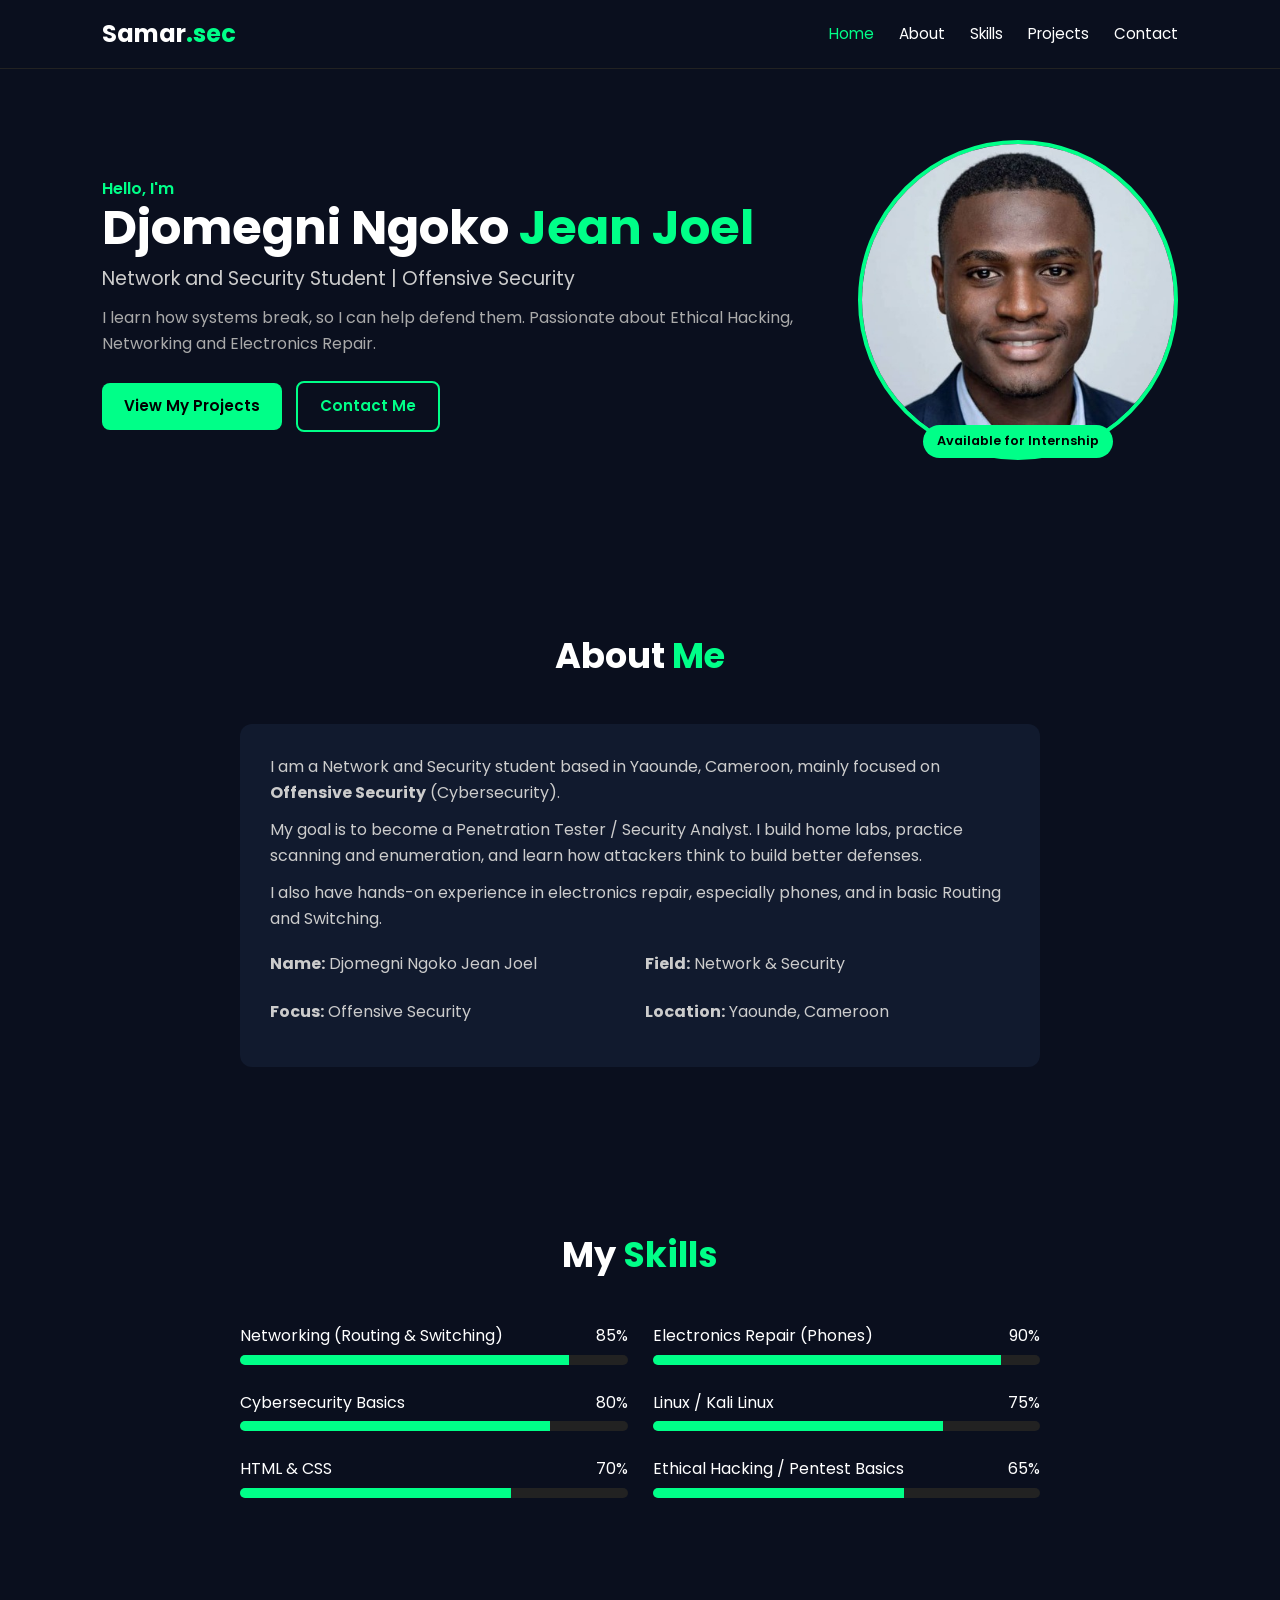
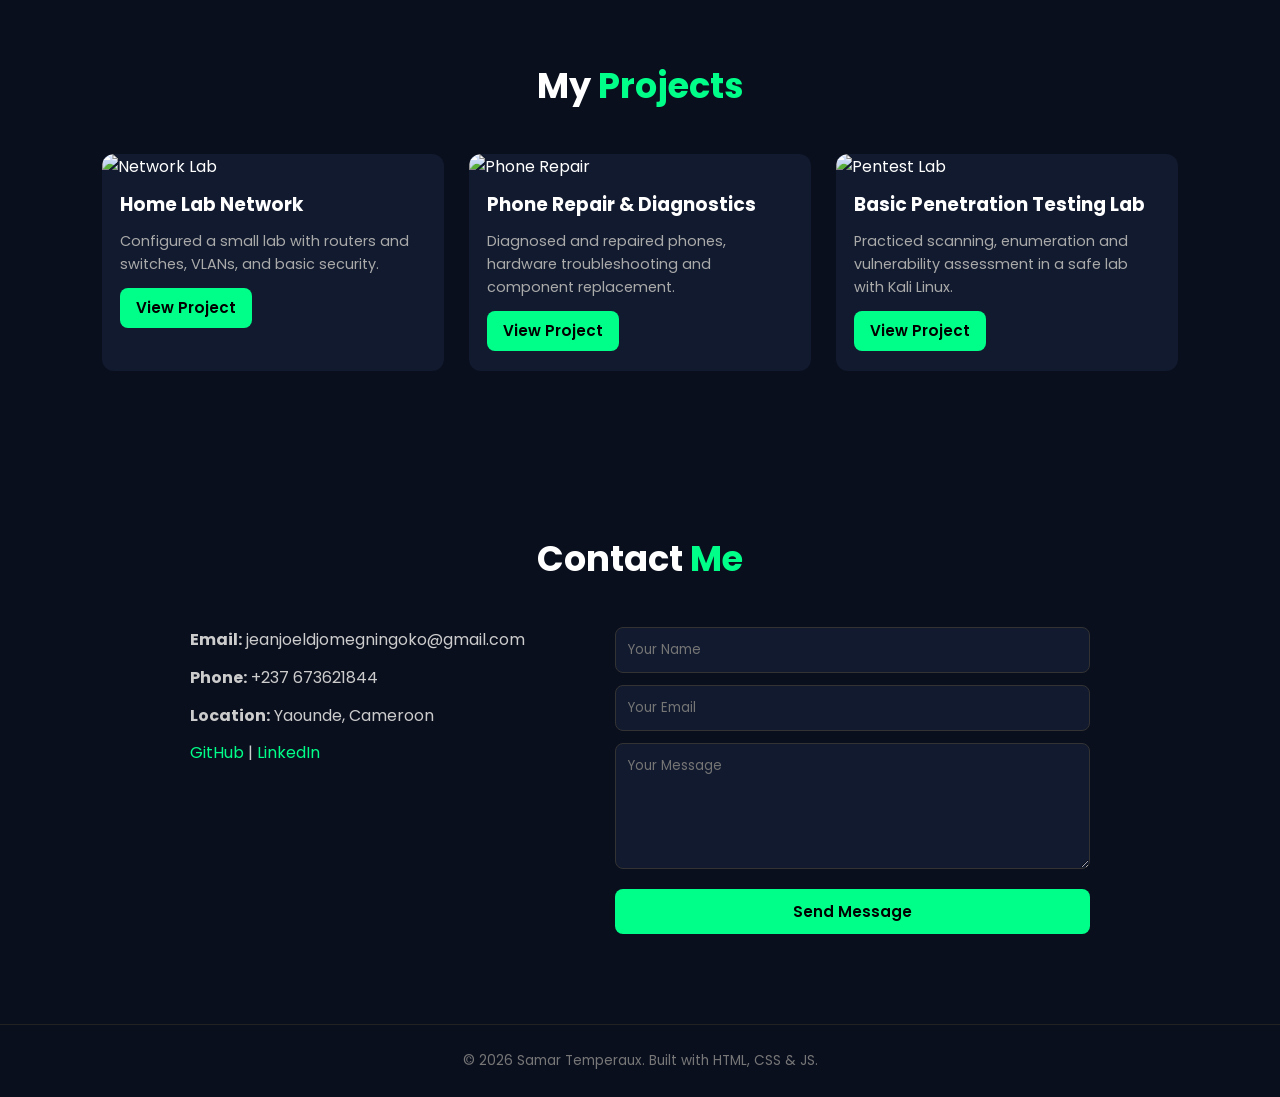
==== index.html @ 56c439d6 "Rename intex.html to index.html" ====
<!DOCTYPE html>
<html lang="en">
<head>
    <meta charset="UTF-8">
    <meta name="viewport" content="width=device-width, initial-scale=1.0">
    <title>Djomegni Ngoko Jean Joel | Network & Security</title>
    <link href="https://fonts.googleapis.com/css2?family=Poppins:wght@300;400;600;700&display=swap" rel="stylesheet">
    <link rel="stylesheet" href="style.css">
</head>
<body>

    <!-- Navbar -->
    <header>
        <nav class="navbar">
            <a href="#home" class="logo">Samar<span>.sec</span></a>
            <ul class="nav-links" id="navLinks">
                <li><a href="#home" class="active">Home</a></li>
                <li><a href="#about">About</a></li>
                <li><a href="#skills">Skills</a></li>
                <li><a href="#projects">Projects</a></li>
                <li><a href="#contact">Contact</a></li>
            </ul>
            <div class="hamburger" id="hamburger">
                <span></span><span></span><span></span>
            </div>
        </nav>
    </header>

    <!-- Hero -->
    <section id="home" class="hero">
        <div class="hero-content">
            <p class="hello">Hello, I'm</p>
            <h1>Djomegni Ngoko <span>Jean Joel</span></h1>
            <h2>Network and Security Student | Offensive Security</h2>
            <p class="intro">I learn how systems break, so I can help defend them. Passionate about Ethical Hacking, Networking and Electronics Repair.</p>
            <div class="hero-btns">
                <a href="#projects" class="btn primary">View My Projects</a>
                <a href="#contact" class="btn secondary">Contact Me</a>
            </div>
        </div>
        <div class="hero-img">
            <!-- Replace src with your photo -->
            <img src="myphoto.jpg" alt="Samar Temperaux">
            <div class="badge">Available for Internship</div>
        </div>
    </section>

    <!-- About -->
    <section id="about" class="section">
        <h2 class="section-title">About <span>Me</span></h2>
        <div class="about-box">
            <p>I am a Network and Security student based in Yaounde, Cameroon, mainly focused on <strong>Offensive Security</strong> (Cybersecurity).</p>
            <p>My goal is to become a Penetration Tester / Security Analyst. I build home labs, practice scanning and enumeration, and learn how attackers think to build better defenses.</p>
            <p>I also have hands-on experience in electronics repair, especially phones, and in basic Routing and Switching.</p>
            <div class="about-info">
                <p><strong>Name:</strong> Djomegni Ngoko Jean Joel</p>
                <p><strong>Field:</strong> Network & Security</p>
                <p><strong>Focus:</strong> Offensive Security</p>
                <p><strong>Location:</strong> Yaounde, Cameroon</p>
            </div>
        </div>
    </section>

    <!-- Skills -->
    <section id="skills" class="section">
        <h2 class="section-title">My <span>Skills</span></h2>
        <div class="skills-grid">
            <div class="skill"><p>Networking (Routing & Switching) <span>85%</span></p><div class="bar"><div class="fill" data-width="85"></div></div></div>
            <div class="skill"><p>Electronics Repair (Phones) <span>90%</span></p><div class="bar"><div class="fill" data-width="90"></div></div></div>
            <div class="skill"><p>Cybersecurity Basics <span>80%</span></p><div class="bar"><div class="fill" data-width="80"></div></div></div>
            <div class="skill"><p>Linux / Kali Linux <span>75%</span></p><div class="bar"><div class="fill" data-width="75"></div></div></div>
            <div class="skill"><p>HTML & CSS <span>70%</span></p><div class="bar"><div class="fill" data-width="70"></div></div></div>
            <div class="skill"><p>Ethical Hacking / Pentest Basics <span>65%</span></p><div class="bar"><div class="fill" data-width="65"></div></div></div>
        </div>
    </section>

    <!-- Projects -->
    <section id="projects" class="section">
        <h2 class="section-title">My <span>Projects</span></h2>
        <div class="projects-grid">
            <div class="card">
                <img src="https://via.placeholder.com/400x200" alt="Network Lab">
                <h3>Home Lab Network</h3>
                <p>Configured a small lab with routers and switches, VLANs, and basic security.</p>
                <a href="#" class="btn small">View Project</a>
            </div>
            <div class="card">
                <img src="https://via.placeholder.com/400x200" alt="Phone Repair">
                <h3>Phone Repair & Diagnostics</h3>
                <p>Diagnosed and repaired phones, hardware troubleshooting and component replacement.</p>
                <a href="#" class="btn small">View Project</a>
            </div>
            <div class="card">
                <img src="https://via.placeholder.com/400x200" alt="Pentest Lab">
                <h3>Basic Penetration Testing Lab</h3>
                <p>Practiced scanning, enumeration and vulnerability assessment in a safe lab with Kali Linux.</p>
                <a href="#" class="btn small">View Project</a>
            </div>
        </div>
    </section>

    <!-- Contact -->
    <section id="contact" class="section">
        <h2 class="section-title">Contact <span>Me</span></h2>
        <div class="contact-container">
            <div class="contact-info">
                <p><strong>Email:</strong> jeanjoeldjomegningoko@gmail.com</p>
                <p><strong>Phone:</strong> +237 673621844</p>
                <p><strong>Location:</strong> Yaounde, Cameroon</p>
                <p><a href="#">GitHub</a> | <a href="#">LinkedIn</a></p>
            </div>
            <form id="contactForm">
                <input type="text" id="name" placeholder="Your Name" required>
                <input type="email" id="email" placeholder="Your Email" required>
                <textarea id="message" placeholder="Your Message" rows="5" required></textarea>
                <button type="submit" class="btn primary">Send Message</button>
                <p id="formMsg" class="form-msg"></p>
            </form>
        </div>
    </section>

    <footer><p>© 2026 Samar Temperaux. Built with HTML, CSS & JS.</p></footer>

    <script src="script.js"></script>
</body>
</html>
---- style.css ----
/* General */
* { margin: 0; padding: 0; box-sizing: border-box; font-family: 'Poppins', sans-serif; }
html { scroll-behavior: smooth; }
body { background: #0a0f1e; color: #fff; line-height: 1.6; }
a { text-decoration: none; color: inherit; }
.section { padding: 80px 8%; }
.section-title { text-align: center; font-size: 2.2rem; margin-bottom: 40px; }
.section-title span { color: #00ff88; }

/* Navbar */
header { position: fixed; top: 0; width: 100%; background: #0a0f1e; z-index: 1000; border-bottom: 1px solid #222; }
.navbar { display: flex; justify-content: space-between; align-items: center; padding: 15px 8%; }
.logo { font-size: 1.5rem; font-weight: 700; }
.logo span { color: #00ff88; }
.nav-links { display: flex; list-style: none; gap: 25px; }
.nav-links a { font-size: 0.95rem; }
.nav-links a.active, .nav-links a:hover { color: #00ff88; }
.hamburger { display: none; flex-direction: column; gap: 5px; cursor: pointer; }
.hamburger span { width: 25px; height: 3px; background: #fff; display: block; }

/* Hero */
.hero { display: flex; align-items: center; justify-content: space-between; gap: 40px; padding: 140px 8% 80px; flex-wrap: wrap; }
.hero-content { flex: 1; min-width: 300px; }
.hello { color: #00ff88; font-weight: 600; }
.hero h1 { font-size: 3rem; line-height: 1.1; }
.hero h1 span { color: #00ff88; }
.hero h2 { font-size: 1.2rem; font-weight: 400; color: #ccc; margin: 10px 0; }
.intro { color: #aaa; margin-bottom: 25px; }
.hero-img { position: relative; }
.hero-img img { width: 320px; height: 320px; object-fit: cover; border-radius: 50%; border: 4px solid #00ff88; }
.badge { position: absolute; bottom: 10px; left: 50%; transform: translateX(-50%); background: #00ff88; color: #000; padding: 6px 14px; border-radius: 20px; font-size: 0.8rem; font-weight: 600; white-space: nowrap; }

/* Buttons */
.btn { display: inline-block; padding: 11px 22px; border-radius: 8px; font-weight: 600; font-size: 0.95rem; }
.btn.primary { background: #00ff88; color: #000; }
.btn.secondary { border: 2px solid #00ff88; color: #00ff88; margin-left: 10px; }
.btn.small { background: #00ff88; color: #000; margin-top: 12px; padding: 8px 16px; }

/* About */
.about-box { max-width: 800px; margin: 0 auto; background: #111a2e; padding: 30px; border-radius: 12px; }
.about-box p { margin-bottom: 12px; color: #ccc; }
.about-info { display: grid; grid-template-columns: 1fr 1fr; gap: 10px; margin-top: 20px; }

/* Skills */
.skills-grid { max-width: 800px; margin: 0 auto; display: grid; grid-template-columns: 1fr 1fr; gap: 25px; }
.skill p { display: flex; justify-content: space-between; margin-bottom: 6px; }
.bar { background: #222; height: 10px; border-radius: 10px; overflow: hidden; }
.fill { height: 100%; width: 0; background: #00ff88; transition: width 1s ease; }

/* Projects */
.projects-grid { display: grid; grid-template-columns: repeat(3, 1fr); gap: 25px; }
.card { background: #111a2e; border-radius: 12px; overflow: hidden; padding-bottom: 20px; }
.card img { width: 100%; height: 180px; object-fit: cover; }
.card h3, .card p { padding: 10px 18px 0; }
.card p { color: #aaa; font-size: 0.9rem; }
.card .btn { margin-left: 18px; }

/* Contact */
.contact-container { display: grid; grid-template-columns: 1fr 1.2fr; gap: 30px; max-width: 900px; margin: 0 auto; }
.contact-info p { margin-bottom: 12px; color: #ccc; }
.contact-info a { color: #00ff88; }
form input, form textarea { width: 100%; padding: 12px; margin-bottom: 12px; background: #111a2e; border: 1px solid #333; border-radius: 8px; color: #fff; }
form button { width: 100%; border: none; cursor: pointer; }
.form-msg { margin-top: 10px; color: #00ff88; text-align: center; }

footer { text-align: center; padding: 25px; border-top: 1px solid #222; color: #777; font-size: 0.85rem; }

/* Responsive - Mobile */
@media (max-width: 768px) {
    .hamburger { display: flex; }
    .nav-links { position: absolute; top: 60px; right: 0; width: 100%; background: #0a0f1e; flex-direction: column; align-items: center; padding: 20px 0; display: none; border-bottom: 1px solid #222; }
    .nav-links.show { display: flex; }
    .hero { flex-direction: column; text-align: center; padding-top: 110px; }
    .hero h1 { font-size: 2.2rem; }
    .hero-img img { width: 260px; height: 260px; }
    .skills-grid, .projects-grid, .contact-container, .about-info { grid-template-columns: 1fr; }
    .btn.secondary { margin-left: 0; margin-top: 10px; }
}
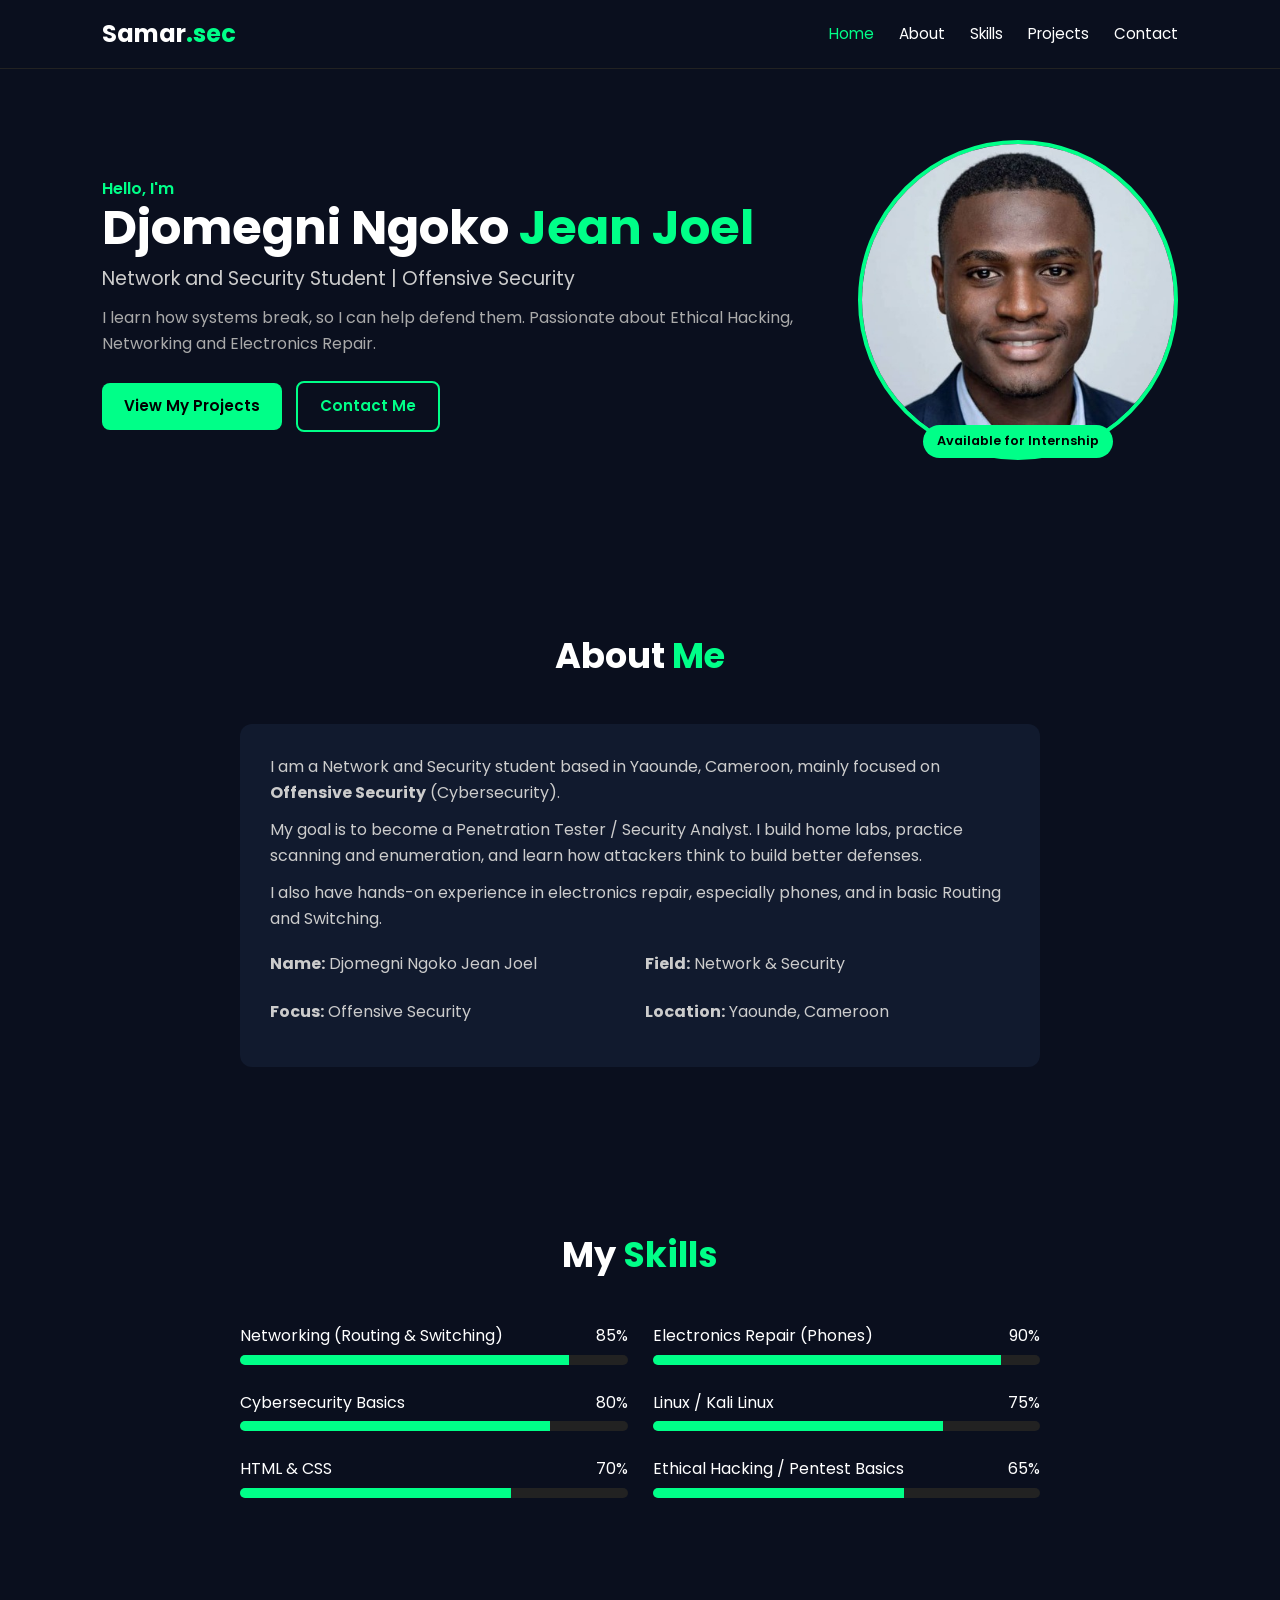
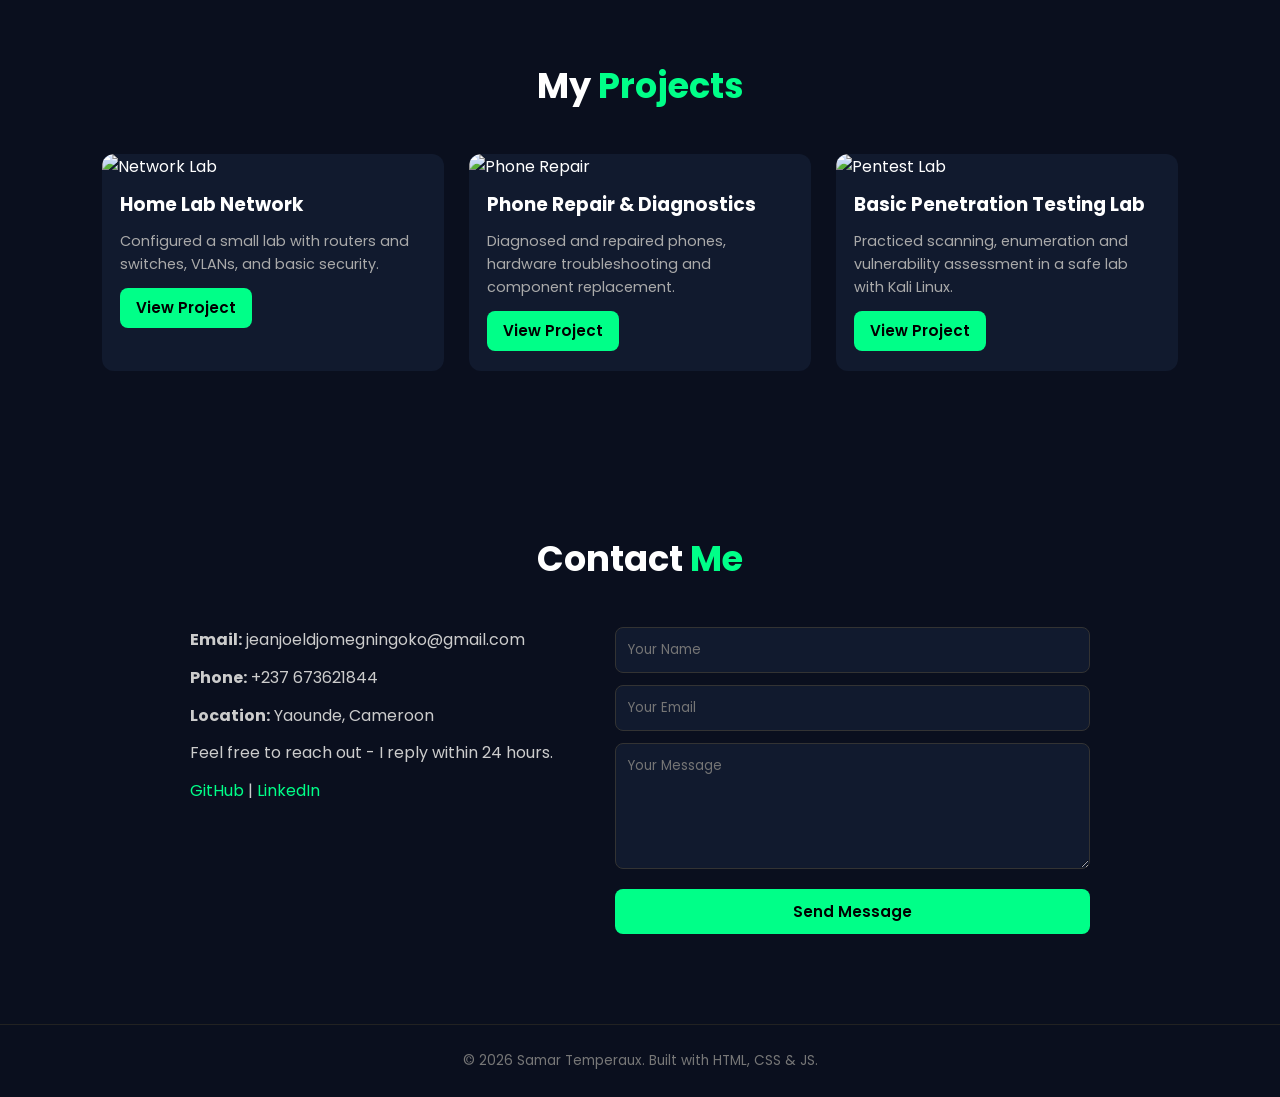
==== commit b2a00f07: "Fix HTML encoding issues in index.html" ====
--- a/index.html
+++ b/index.html
@@ -107,6 +107,7 @@
                 <p><strong>Email:</strong> jeanjoeldjomegningoko@gmail.com</p>
                 <p><strong>Phone:</strong> +237 673621844</p>
                 <p><strong>Location:</strong> Yaounde, Cameroon</p>
+                <p>Feel free to reach out - I reply within 24 hours.</p>
                 <p><a href="#">GitHub</a> | <a href="#">LinkedIn</a></p>
             </div>
             <form id="contactForm">
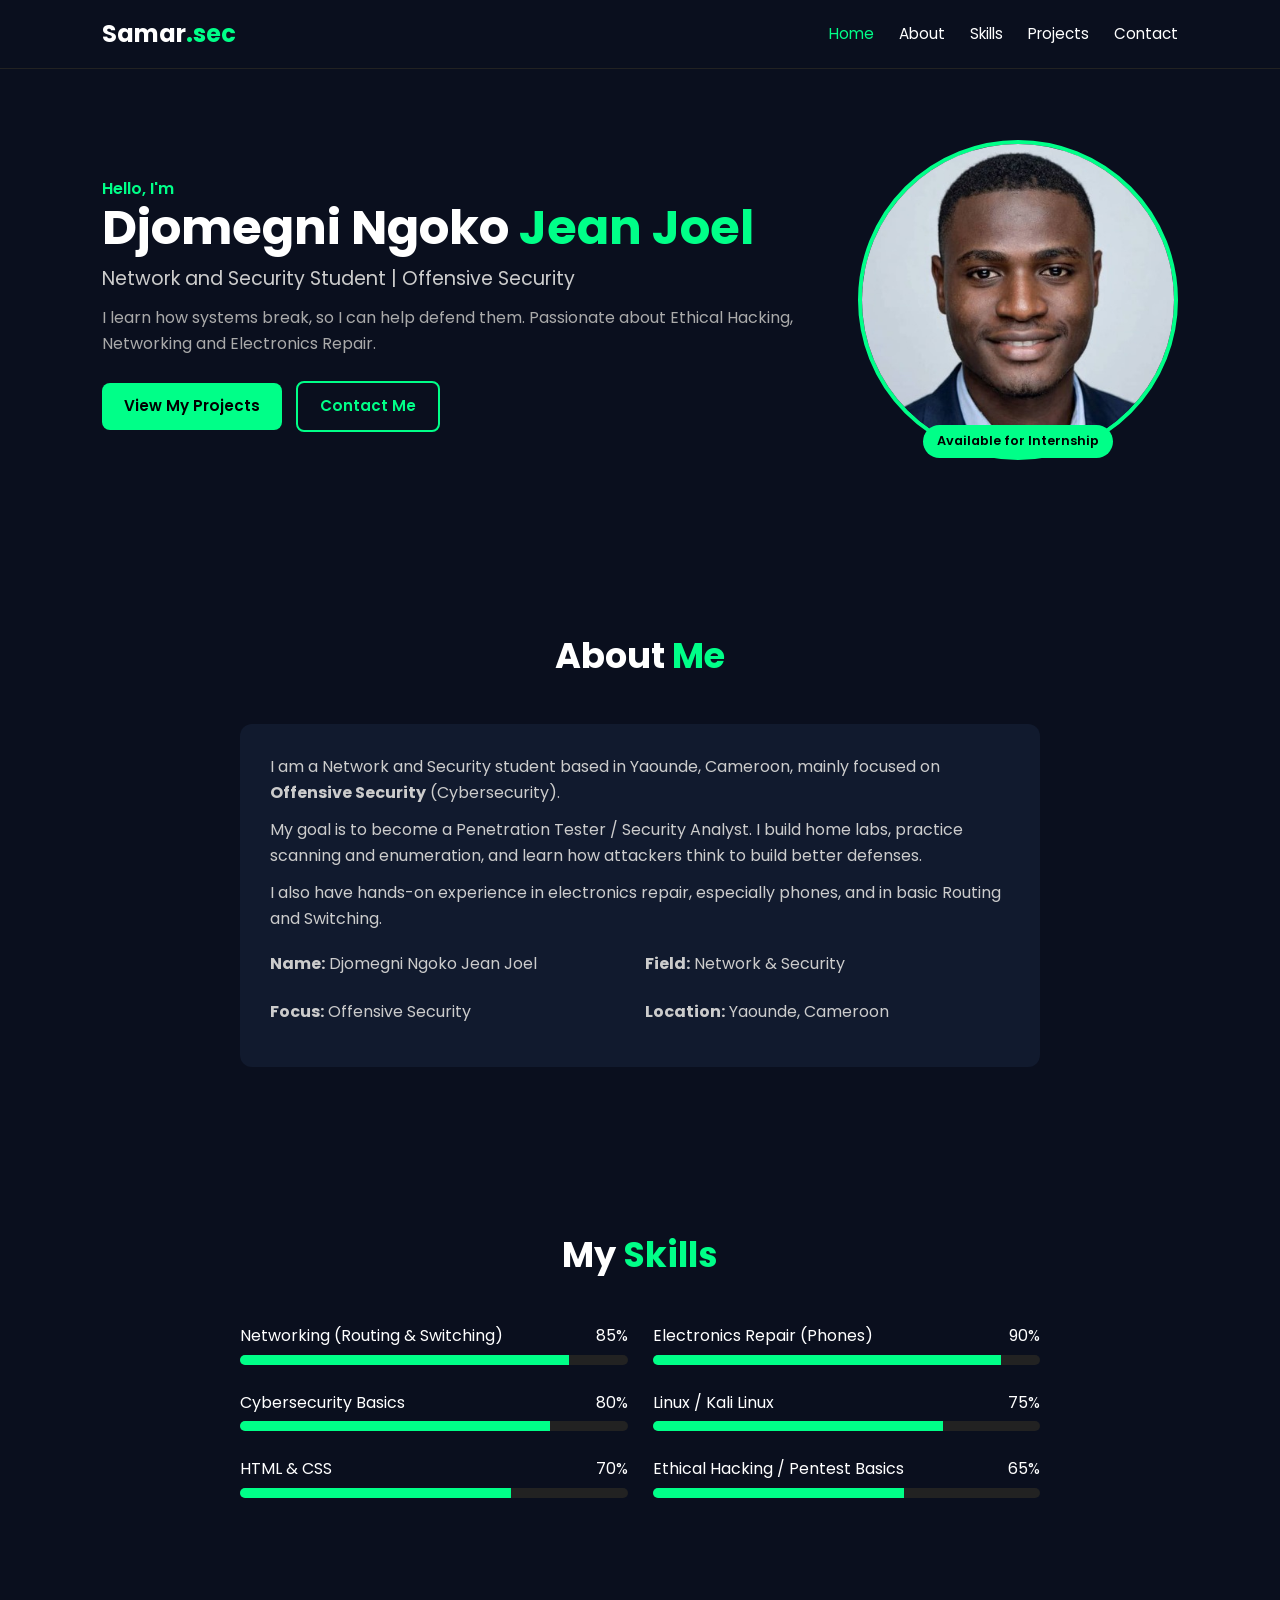
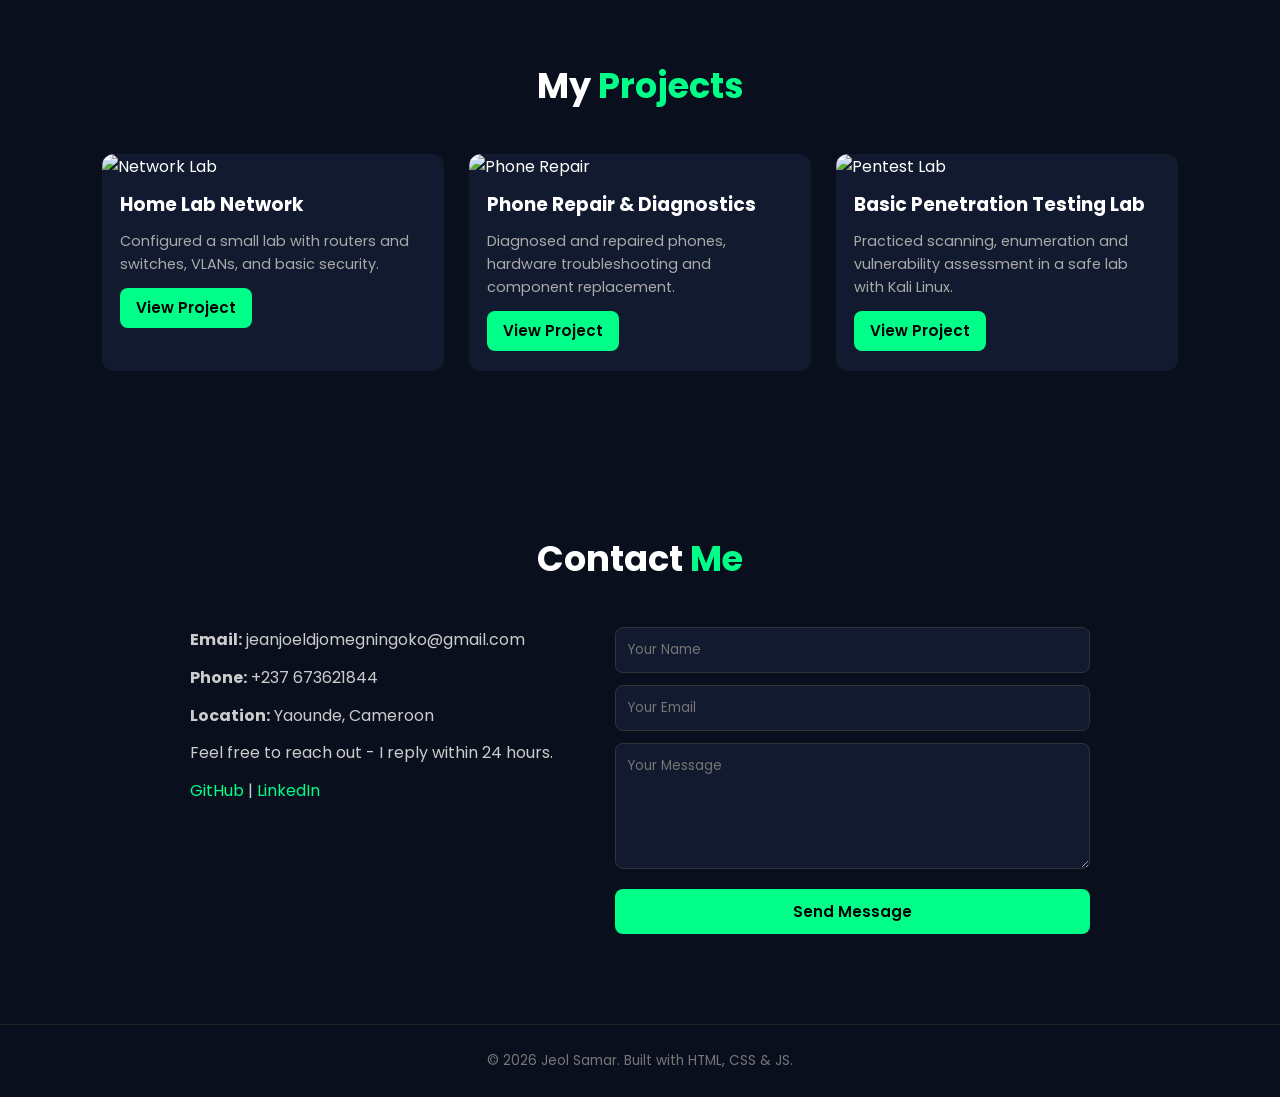
==== commit d8b4e239: "Fix HTML structure and content formatting" ====
--- a/index.html
+++ b/index.html
@@ -120,7 +120,7 @@
         </div>
     </section>
 
-    <footer><p>© 2026 Samar Temperaux. Built with HTML, CSS & JS.</p></footer>
+    <footer><p>© 2026 Jeol Samar. Built with HTML, CSS & JS.</p></footer>
 
     <script src="script.js"></script>
 </body>
